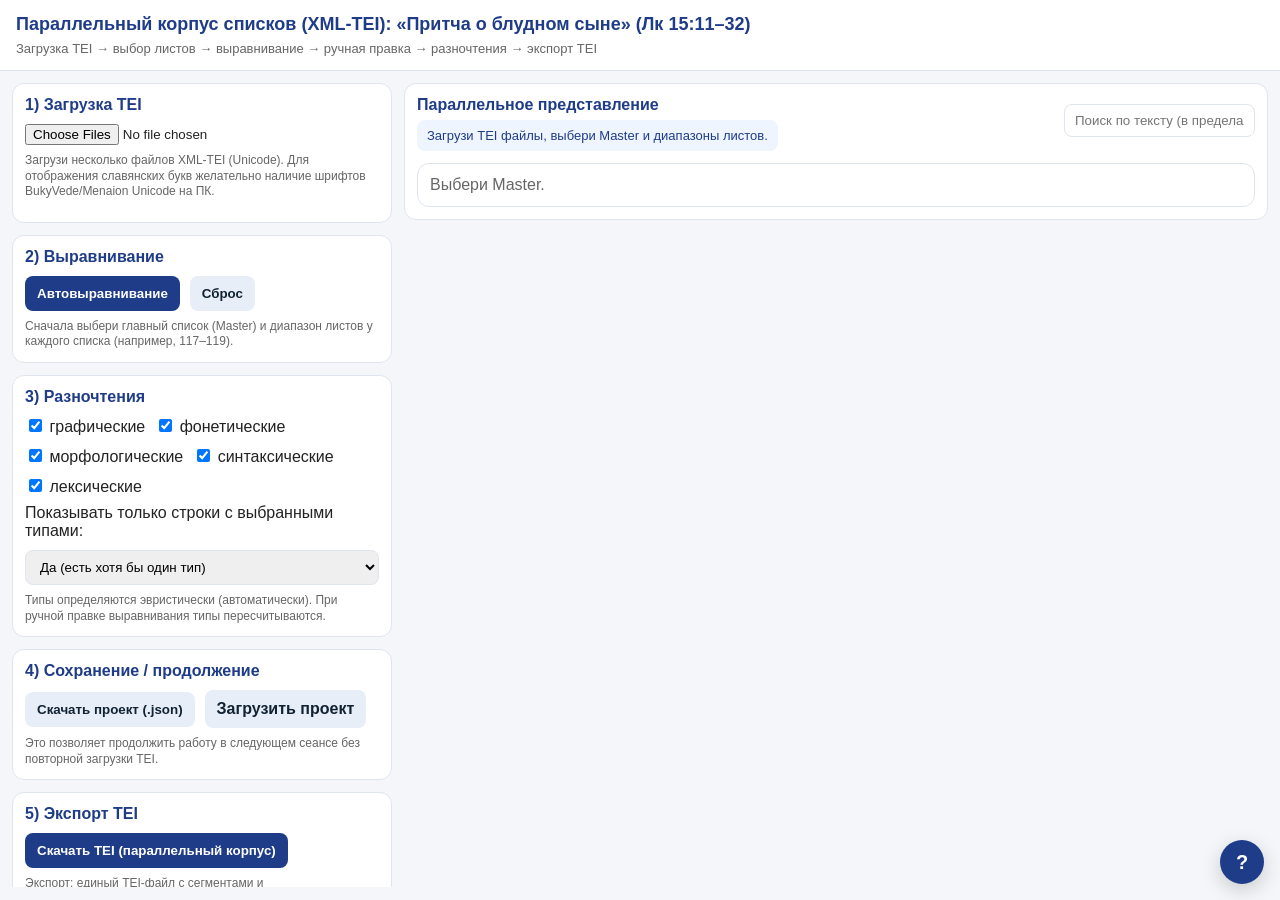
==== src/index.html @ c2e3bcc2 "Initial commit: parallel TEI corpus viewer" ====
<!doctype html>
<html lang="ru">
<head>
  <meta charset="utf-8" />
  <meta name="viewport" content="width=device-width,initial-scale=1" />
  <title>Параллельный корпус списков: Притча о блудном сыне (Лк 15:11–32)</title>
  <link rel="stylesheet" href="./css/style.css" />
</head>
<body>
  <header class="topbar">
    <div class="topbar__title">
      Параллельный корпус списков (XML‑TEI): «Притча о блудном сыне» (Лк 15:11–32)
    </div>
    <div class="topbar__subtitle">
      Загрузка TEI → выбор листов → выравнивание → ручная правка → разночтения → экспорт TEI
    </div>
  </header>

  <div class="layout">
    <aside class="sidebar">
      <section class="card">
        <h2>1) Загрузка TEI</h2>

        <div class="row">
          <input id="fileInput" type="file" accept=".xml,.tei,.txt" multiple />
        </div>

        <div class="hint">
          Загрузи несколько файлов XML‑TEI (Unicode). Для отображения славянских букв желательно наличие шрифтов BukyVede/Menaion Unicode на ПК.
        </div>

        <div id="witnessList" class="witnessList"></div>
      </section>

      <section class="card">
        <h2>2) Выравнивание</h2>

        <div class="row">
          <button id="btnAlign" class="btn btn--primary" disabled>Автовыравнивание</button>
          <button id="btnClear" class="btn" disabled>Сброс</button>
        </div>

        <div class="hint">
          Сначала выбери главный список (Master) и диапазон листов у каждого списка (например, 117–119).
        </div>
      </section>

      <section class="card">
        <h2>3) Разночтения</h2>

        <div class="row">
          <label class="label"><input type="checkbox" class="typeFilter" value="graphic" checked> графические</label>
          <label class="label"><input type="checkbox" class="typeFilter" value="phonetic" checked> фонетические</label>
          <label class="label"><input type="checkbox" class="typeFilter" value="morph" checked> морфологические</label>
          <label class="label"><input type="checkbox" class="typeFilter" value="syntax" checked> синтаксические</label>
          <label class="label"><input type="checkbox" class="typeFilter" value="lexical" checked> лексические</label>
        </div>

        <div class="row">
          <label class="label">Показывать только строки с выбранными типами:</label>
          <select id="variantMode" class="input">
            <option value="any" selected>Да (есть хотя бы один тип)</option>
            <option value="all">Только если все типы входят в выбранные</option>
            <option value="off">Не фильтровать по типам</option>
          </select>
        </div>

        <div class="hint">
          Типы определяются эвристически (автоматически). При ручной правке выравнивания типы пересчитываются.
        </div>
      </section>

      <section class="card">
        <h2>4) Сохранение / продолжение</h2>

        <div class="row">
          <button id="btnSaveProject" class="btn" disabled>Скачать проект (.json)</button>
          <label class="btn btn--file" title="Загрузить проект JSON">
            Загрузить проект
            <input id="projectInput" type="file" accept=".json" hidden />
          </label>
        </div>

        <div class="hint">
          Это позволяет продолжить работу в следующем сеансе без повторной загрузки TEI.
        </div>
      </section>

      <section class="card">
        <h2>5) Экспорт TEI</h2>

        <div class="row">
          <button id="btnExportTEI" class="btn btn--primary" disabled>Скачать TEI (параллельный корпус)</button>
        </div>

        <div class="hint">
          Экспорт: единый TEI-файл с сегментами и <code>standOff/linkGrp</code> выравнивания.
        </div>
      </section>
    </aside>

    <main class="main">
      <section class="card">
        <div class="mainHeader">
          <div>
            <h2 style="margin:0;">Параллельное представление</h2>
            <div id="status" class="status">Загрузи TEI файлы, выбери Master и диапазоны листов.</div>
          </div>
          <div class="row">
            <input id="searchBox" class="input" placeholder="Поиск по тексту (в пределах master)..." />
          </div>
        </div>

        <div id="tableWrap" class="tableWrap"></div>
      </section>
    </main>
  </div>

  <!-- Кнопка помощи -->
  <button id="helpBtn" class="helpBtn" title="Справка">?</button>

  <!-- Модалка помощи -->
  <div id="helpModal" class="modal hidden" aria-hidden="true">
    <div class="modal__backdrop" id="helpCloseBackdrop"></div>
    <div class="modal__body">
      <div class="modal__header">
        <div class="modal__title">Краткая справка</div>
        <button id="helpCloseX" class="modal__close">×</button>
      </div>
      <div class="modal__content">
        <ol class="helpList">
          <li><b>Загрузка:</b> нажми «Загрузка TEI» → выбери несколько XML‑TEI файлов.</li>
          <li><b>Master:</b> у одного списка отметь «Master».</li>
          <li><b>Листы:</b> у каждого списка укажи диапазон (например, 117–119). Это фильтрует сегменты по <code>&lt;pb&gt;</code>.</li>
          <li><b>Автовыравнивание:</b> нажми «Автовыравнивание».</li>
          <li><b>Ручная правка:</b> в таблице у каждой ячейки есть кнопки <b>▲/▼</b> для сдвига выравнивания по строкам.</li>
          <li><b>Разночтения:</b> включай/выключай типы и режим фильтрации слева.</li>
          <li><b>Сохранить/продолжить:</b> «Скачать проект (.json)», потом «Загрузить проект».</li>
          <li><b>Экспорт TEI:</b> «Скачать TEI» — единый файл с параллельным корпусом.</li>
        </ol>
        <div class="hint">
          Если таблица большая — используй поиск по master (вверху справа).
        </div>
      </div>
    </div>
  </div>

  <script type="module" src="./js/app.js"></script>
</body>
</html>
---- src/css/style.css ----
:root{
  --bg:#f4f6f9;
  --card:#fff;
  --border:#dfe5ee;
  --text:#222;
  --muted:#666;
  --primary:#1f3c88;
  --primary2:#16306d;
  --danger:#b00020;
  --mono: ui-monospace, SFMono-Regular, Menlo, Monaco, Consolas, "Liberation Mono", "Courier New", monospace;
  --slav: "Menaion Unicode","BukyVede","Ponomar Unicode","Times New Roman",serif;
}

*{ box-sizing:border-box; }
body{
  margin:0;
  font-family:Arial, sans-serif;
  background:var(--bg);
  color:var(--text);
}

.topbar{
  background:var(--card);
  border-bottom:1px solid var(--border);
  padding:14px 16px;
}
.topbar__title{
  font-weight:700;
  color:var(--primary);
  font-size:18px;
}
.topbar__subtitle{
  margin-top:6px;
  font-size:13px;
  color:var(--muted);
}

.layout{
  display:grid;
  grid-template-columns:380px 1fr;
  gap:12px;
  padding:12px;
}

.sidebar{
  height:calc(100vh - 96px);
  overflow:auto;
}

.main{
  height:calc(100vh - 96px);
  overflow:auto;
}

.card{
  background:var(--card);
  border:1px solid var(--border);
  border-radius:12px;
  padding:12px;
  margin-bottom:12px;
}

h2{
  margin:0 0 10px 0;
  font-size:16px;
  color:var(--primary);
}

.row{
  display:flex;
  gap:10px;
  align-items:center;
  flex-wrap:wrap;
  margin-top:8px;
}

.input{
  width:100%;
  padding:8px 10px;
  border:1px solid var(--border);
  border-radius:8px;
  outline:none;
}

.btn{
  border:none;
  background:#e8eef8;
  color:#123;
  padding:10px 12px;
  border-radius:8px;
  cursor:pointer;
  font-weight:700;
}
.btn:hover{ background:#dfe8f7; }

.btn--primary{
  background:var(--primary);
  color:#fff;
}
.btn--primary:hover{ background:var(--primary2); }

.btn--file{
  position:relative;
  overflow:hidden;
}

.hint{
  margin-top:8px;
  font-size:12px;
  color:var(--muted);
  line-height:1.3;
}

.status{
  margin-top:6px;
  padding:8px 10px;
  border-radius:8px;
  background:#eef5ff;
  color:var(--primary);
  font-size:13px;
}

.witnessList{
  margin-top:10px;
  display:grid;
  gap:10px;
}

.witness{
  border:1px solid #eef2f8;
  background:#fafbfe;
  border-radius:10px;
  padding:10px;
}
.witness__title{
  font-weight:700;
  margin-bottom:6px;
}
.witness__meta{
  display:flex;
  gap:8px;
  flex-wrap:wrap;
  align-items:center;
}
.smallInput{
  width:90px;
  padding:6px 8px;
  border:1px solid var(--border);
  border-radius:8px;
}
.tag{
  font-size:12px;
  color:var(--muted);
}
.orderBtns{
  margin-left:auto;
  display:flex;
  gap:6px;
}
.orderBtns button{
  padding:6px 8px;
  border-radius:8px;
  border:1px solid var(--border);
  background:#fff;
  cursor:pointer;
}
.orderBtns button:hover{ background:#f2f6ff; }

.mainHeader{
  display:flex;
  gap:14px;
  align-items:flex-start;
  justify-content:space-between;
  flex-wrap:wrap;
}

.tableWrap{
  margin-top:12px;
  border:1px solid var(--border);
  border-radius:12px;
  overflow:auto;
  background:#fff;
}

.table{
  width:100%;
  border-collapse:collapse;
  min-width:1000px;
}

.table th, .table td{
  border-bottom:1px solid #eef2f8;
  vertical-align:top;
  padding:10px;
}

.table th{
  position:sticky;
  top:0;
  background:#f8f9fb;
  z-index:2;
  text-align:left;
  font-size:13px;
  color:#123;
}

.cellText{
  font-family:var(--slav);
  white-space:pre-wrap;
  line-height:1.35;
  font-size:14px;
}

.cellTools{
  margin-top:8px;
  display:flex;
  gap:6px;
  align-items:center;
}

.shiftBtn{
  padding:4px 8px;
  border-radius:8px;
  border:1px solid var(--border);
  background:#fff;
  cursor:pointer;
}
.shiftBtn:hover{ background:#f2f6ff; }

.badgeRow{
  margin-top:6px;
  display:flex;
  gap:6px;
  flex-wrap:wrap;
}
.badge{
  font-size:11px;
  padding:2px 6px;
  border-radius:999px;
  border:1px solid var(--border);
  background:#fff;
  color:#234;
}

.diffIns{ background:#e7f7ea; }
.diffDel{ background:#fde8e8; text-decoration:line-through; }

.helpBtn{
  position:fixed;
  right:16px;
  bottom:16px;
  width:44px;
  height:44px;
  border-radius:50%;
  border:none;
  background:var(--primary);
  color:#fff;
  font-weight:900;
  font-size:20px;
  cursor:pointer;
  box-shadow:0 6px 20px rgba(0,0,0,.18);
}
.helpBtn:hover{ background:var(--primary2); }

.modal.hidden{ display:none; }
.modal{
  position:fixed;
  inset:0;
  z-index:9999;
}
.modal__backdrop{
  position:absolute;
  inset:0;
  background:rgba(0,0,0,.35);
}
.modal__body{
  position:relative;
  width:min(720px, 92vw);
  margin:8vh auto;
  background:#fff;
  border-radius:14px;
  border:1px solid var(--border);
  overflow:hidden;
}
.modal__header{
  display:flex;
  justify-content:space-between;
  align-items:center;
  padding:12px 14px;
  background:#f8f9fb;
  border-bottom:1px solid var(--border);
}
.modal__title{
  font-weight:800;
  color:var(--primary);
}
.modal__close{
  border:none;
  background:transparent;
  font-size:26px;
  cursor:pointer;
  line-height:1;
}
.modal__content{
  padding:14px;
}
.helpList{
  margin:0;
  padding-left:18px;
  color:#333;
  line-height:1.35;
}
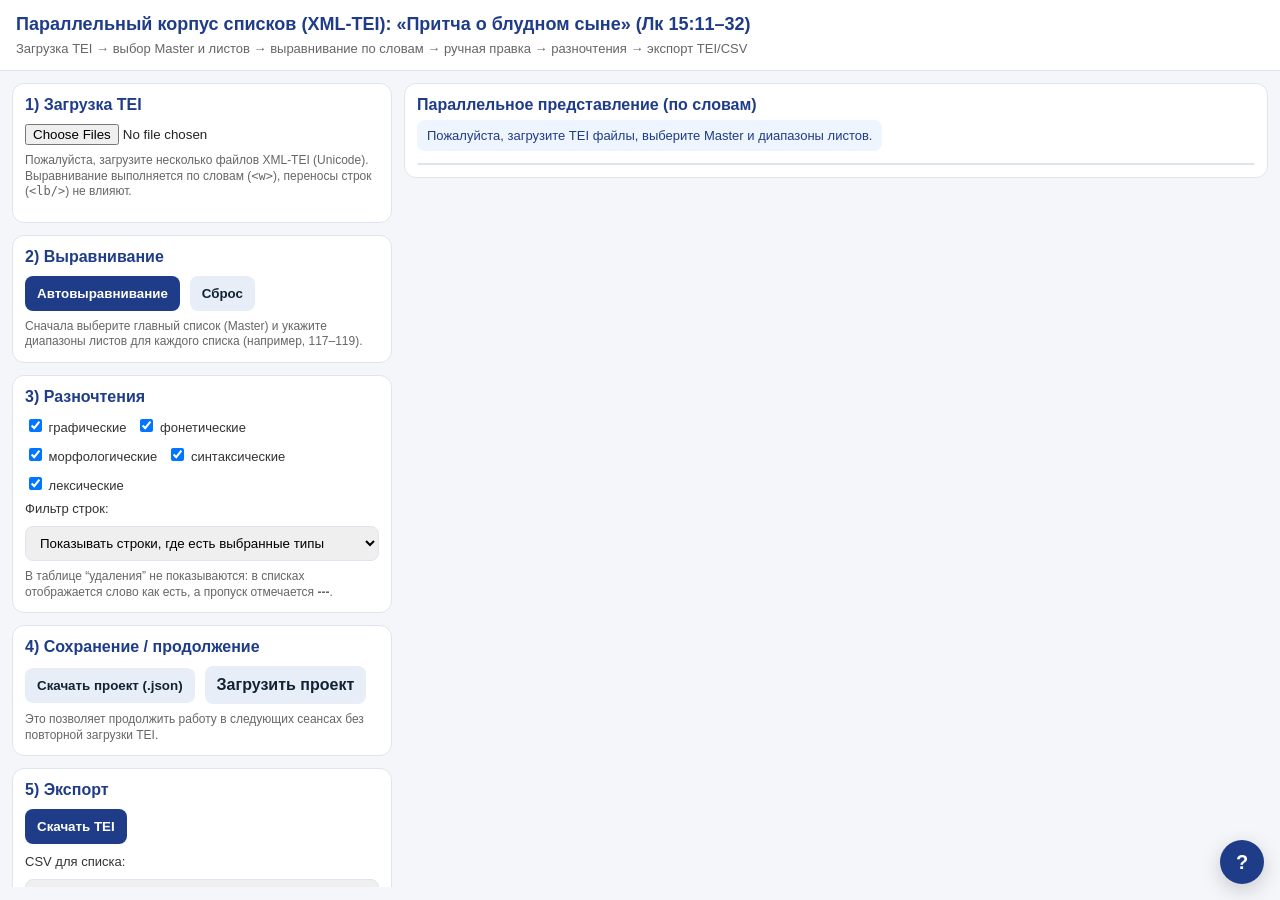
==== commit 4b059c4d: "Update word-level alignment version" ====
--- a/src/index.html
+++ b/src/index.html
@@ -12,36 +12,32 @@
       Параллельный корпус списков (XML‑TEI): «Притча о блудном сыне» (Лк 15:11–32)
     </div>
     <div class="topbar__subtitle">
-      Загрузка TEI → выбор листов → выравнивание → ручная правка → разночтения → экспорт TEI
+      Загрузка TEI → выбор Master и листов → выравнивание по словам → ручная правка → разночтения → экспорт TEI/CSV
     </div>
   </header>
 
   <div class="layout">
     <aside class="sidebar">
+
       <section class="card">
         <h2>1) Загрузка TEI</h2>
-
         <div class="row">
           <input id="fileInput" type="file" accept=".xml,.tei,.txt" multiple />
         </div>
-
         <div class="hint">
-          Загрузи несколько файлов XML‑TEI (Unicode). Для отображения славянских букв желательно наличие шрифтов BukyVede/Menaion Unicode на ПК.
+          Пожалуйста, загрузите несколько файлов XML‑TEI (Unicode). Выравнивание выполняется по словам (<code>&lt;w&gt;</code>), переносы строк (<code>&lt;lb/&gt;</code>) не влияют.
         </div>
-
         <div id="witnessList" class="witnessList"></div>
       </section>
 
       <section class="card">
         <h2>2) Выравнивание</h2>
-
         <div class="row">
           <button id="btnAlign" class="btn btn--primary" disabled>Автовыравнивание</button>
           <button id="btnClear" class="btn" disabled>Сброс</button>
         </div>
-
         <div class="hint">
-          Сначала выбери главный список (Master) и диапазон листов у каждого списка (например, 117–119).
+          Сначала выберите главный список (Master) и укажите диапазоны листов для каждого списка (например, 117–119).
         </div>
       </section>
 
@@ -57,22 +53,20 @@
         </div>
 
         <div class="row">
-          <label class="label">Показывать только строки с выбранными типами:</label>
+          <label class="label">Фильтр строк:</label>
           <select id="variantMode" class="input">
-            <option value="any" selected>Да (есть хотя бы один тип)</option>
-            <option value="all">Только если все типы входят в выбранные</option>
+            <option value="any" selected>Показывать строки, где есть выбранные типы</option>
             <option value="off">Не фильтровать по типам</option>
           </select>
         </div>
 
         <div class="hint">
-          Типы определяются эвристически (автоматически). При ручной правке выравнивания типы пересчитываются.
+          В таблице “удаления” не показываются: в списках отображается слово как есть, а пропуск отмечается <b>---</b>.
         </div>
       </section>
 
       <section class="card">
         <h2>4) Сохранение / продолжение</h2>
-
         <div class="row">
           <button id="btnSaveProject" class="btn" disabled>Скачать проект (.json)</button>
           <label class="btn btn--file" title="Загрузить проект JSON">
@@ -80,34 +74,36 @@
             <input id="projectInput" type="file" accept=".json" hidden />
           </label>
         </div>
-
         <div class="hint">
-          Это позволяет продолжить работу в следующем сеансе без повторной загрузки TEI.
+          Это позволяет продолжить работу в следующих сеансах без повторной загрузки TEI.
         </div>
       </section>
 
       <section class="card">
-        <h2>5) Экспорт TEI</h2>
+        <h2>5) Экспорт</h2>
+        <div class="row">
+          <button id="btnExportTEI" class="btn btn--primary" disabled>Скачать TEI</button>
+        </div>
 
-        <div class="row">
-          <button id="btnExportTEI" class="btn btn--primary" disabled>Скачать TEI (параллельный корпус)</button>
+        <div class="row" style="margin-top:10px;">
+          <label class="label" for="csvWitnessSelect">CSV для списка:</label>
+          <select id="csvWitnessSelect" class="input"></select>
+          <button id="btnExportCSV" class="btn btn--primary" disabled>Скачать CSV</button>
         </div>
 
         <div class="hint">
-          Экспорт: единый TEI-файл с сегментами и <code>standOff/linkGrp</code> выравнивания.
+          CSV формируется “как у одногруппника”: <b>ID</b> (из Master), <b>Эталон</b>, <b>Лемма</b>, <b>Слово</b> (или <b>---</b>), <b>Тип</b>.
         </div>
       </section>
+
     </aside>
 
     <main class="main">
       <section class="card">
         <div class="mainHeader">
           <div>
-            <h2 style="margin:0;">Параллельное представление</h2>
-            <div id="status" class="status">Загрузи TEI файлы, выбери Master и диапазоны листов.</div>
-          </div>
-          <div class="row">
-            <input id="searchBox" class="input" placeholder="Поиск по тексту (в пределах master)..." />
+            <h2 style="margin:0;">Параллельное представление (по словам)</h2>
+            <div id="status" class="status">Пожалуйста, загрузите TEI файлы, выберите Master и диапазоны листов.</div>
           </div>
         </div>
 
@@ -116,10 +112,8 @@
     </main>
   </div>
 
-  <!-- Кнопка помощи -->
   <button id="helpBtn" class="helpBtn" title="Справка">?</button>
 
-  <!-- Модалка помощи -->
   <div id="helpModal" class="modal hidden" aria-hidden="true">
     <div class="modal__backdrop" id="helpCloseBackdrop"></div>
     <div class="modal__body">
@@ -129,18 +123,14 @@
       </div>
       <div class="modal__content">
         <ol class="helpList">
-          <li><b>Загрузка:</b> нажми «Загрузка TEI» → выбери несколько XML‑TEI файлов.</li>
-          <li><b>Master:</b> у одного списка отметь «Master».</li>
-          <li><b>Листы:</b> у каждого списка укажи диапазон (например, 117–119). Это фильтрует сегменты по <code>&lt;pb&gt;</code>.</li>
-          <li><b>Автовыравнивание:</b> нажми «Автовыравнивание».</li>
-          <li><b>Ручная правка:</b> в таблице у каждой ячейки есть кнопки <b>▲/▼</b> для сдвига выравнивания по строкам.</li>
-          <li><b>Разночтения:</b> включай/выключай типы и режим фильтрации слева.</li>
-          <li><b>Сохранить/продолжить:</b> «Скачать проект (.json)», потом «Загрузить проект».</li>
-          <li><b>Экспорт TEI:</b> «Скачать TEI» — единый файл с параллельным корпусом.</li>
+          <li><b>Загрузка:</b> выберите несколько XML‑TEI файлов.</li>
+          <li><b>Master:</b> отметьте один список как «Master».</li>
+          <li><b>Листы:</b> для каждого списка укажите диапазон листов (например, 117–119).</li>
+          <li><b>Автовыравнивание:</b> нажмите «Автовыравнивание» (выравнивание выполняется по словам <code>&lt;w&gt;</code>).</li>
+          <li><b>Ручная правка:</b> кнопки <b>◀/▶</b> сдвигают соответствие на 1 слово в выбранном списке.</li>
+          <li><b>CSV:</b> выберите список и скачайте CSV в формате “как у одногруппника”.</li>
+          <li><b>Экспорт TEI:</b> скачайте TEI с <code>standOff/linkGrp</code>.</li>
         </ol>
-        <div class="hint">
-          Если таблица большая — используй поиск по master (вверху справа).
-        </div>
       </div>
     </div>
   </div>
--- a/src/css/style.css
+++ b/src/css/style.css
@@ -6,73 +6,24 @@
   --muted:#666;
   --primary:#1f3c88;
   --primary2:#16306d;
-  --danger:#b00020;
-  --mono: ui-monospace, SFMono-Regular, Menlo, Monaco, Consolas, "Liberation Mono", "Courier New", monospace;
   --slav: "Menaion Unicode","BukyVede","Ponomar Unicode","Times New Roman",serif;
 }
 
 *{ box-sizing:border-box; }
-body{
-  margin:0;
-  font-family:Arial, sans-serif;
-  background:var(--bg);
-  color:var(--text);
-}
-
-.topbar{
-  background:var(--card);
-  border-bottom:1px solid var(--border);
-  padding:14px 16px;
-}
-.topbar__title{
-  font-weight:700;
-  color:var(--primary);
-  font-size:18px;
-}
-.topbar__subtitle{
-  margin-top:6px;
-  font-size:13px;
-  color:var(--muted);
-}
-
-.layout{
-  display:grid;
-  grid-template-columns:380px 1fr;
-  gap:12px;
-  padding:12px;
-}
-
-.sidebar{
-  height:calc(100vh - 96px);
-  overflow:auto;
-}
-
-.main{
-  height:calc(100vh - 96px);
-  overflow:auto;
-}
-
-.card{
-  background:var(--card);
-  border:1px solid var(--border);
-  border-radius:12px;
-  padding:12px;
-  margin-bottom:12px;
-}
-
-h2{
-  margin:0 0 10px 0;
-  font-size:16px;
-  color:var(--primary);
-}
-
-.row{
-  display:flex;
-  gap:10px;
-  align-items:center;
-  flex-wrap:wrap;
-  margin-top:8px;
-}
+body{ margin:0; font-family:Arial, sans-serif; background:var(--bg); color:var(--text); }
+
+.topbar{ background:var(--card); border-bottom:1px solid var(--border); padding:14px 16px; }
+.topbar__title{ font-weight:700; color:var(--primary); font-size:18px; }
+.topbar__subtitle{ margin-top:6px; font-size:13px; color:var(--muted); }
+
+.layout{ display:grid; grid-template-columns:380px 1fr; gap:12px; padding:12px; }
+.sidebar{ height:calc(100vh - 96px); overflow:auto; }
+.main{ height:calc(100vh - 96px); overflow:auto; }
+
+.card{ background:var(--card); border:1px solid var(--border); border-radius:12px; padding:12px; margin-bottom:12px; }
+h2{ margin:0 0 10px 0; font-size:16px; color:var(--primary); }
+
+.row{ display:flex; gap:10px; align-items:center; flex-wrap:wrap; margin-top:8px; }
 
 .input{
   width:100%;
@@ -81,6 +32,8 @@
   border-radius:8px;
   outline:none;
 }
+
+.label{ font-size:13px; color:#333; }
 
 .btn{
   border:none;
@@ -93,23 +46,12 @@
 }
 .btn:hover{ background:#dfe8f7; }
 
-.btn--primary{
-  background:var(--primary);
-  color:#fff;
-}
+.btn--primary{ background:var(--primary); color:#fff; }
 .btn--primary:hover{ background:var(--primary2); }
 
-.btn--file{
-  position:relative;
-  overflow:hidden;
-}
-
-.hint{
-  margin-top:8px;
-  font-size:12px;
-  color:var(--muted);
-  line-height:1.3;
-}
+.btn--file{ position:relative; overflow:hidden; }
+
+.hint{ margin-top:8px; font-size:12px; color:var(--muted); line-height:1.3; }
 
 .status{
   margin-top:6px;
@@ -120,43 +62,21 @@
   font-size:13px;
 }
 
-.witnessList{
-  margin-top:10px;
-  display:grid;
-  gap:10px;
-}
-
-.witness{
-  border:1px solid #eef2f8;
-  background:#fafbfe;
-  border-radius:10px;
-  padding:10px;
-}
-.witness__title{
-  font-weight:700;
-  margin-bottom:6px;
-}
-.witness__meta{
-  display:flex;
-  gap:8px;
-  flex-wrap:wrap;
-  align-items:center;
-}
+.witnessList{ margin-top:10px; display:grid; gap:10px; }
+.witness{ border:1px solid #eef2f8; background:#fafbfe; border-radius:10px; padding:10px; }
+.witness__title{ font-weight:700; margin-bottom:6px; }
+.witness__meta{ display:flex; gap:8px; flex-wrap:wrap; align-items:center; }
+
 .smallInput{
   width:90px;
   padding:6px 8px;
   border:1px solid var(--border);
   border-radius:8px;
 }
-.tag{
-  font-size:12px;
-  color:var(--muted);
-}
-.orderBtns{
-  margin-left:auto;
-  display:flex;
-  gap:6px;
-}
+
+.tag{ font-size:12px; color:var(--muted); }
+
+.orderBtns{ margin-left:auto; display:flex; gap:6px; }
 .orderBtns button{
   padding:6px 8px;
   border-radius:8px;
@@ -166,13 +86,7 @@
 }
 .orderBtns button:hover{ background:#f2f6ff; }
 
-.mainHeader{
-  display:flex;
-  gap:14px;
-  align-items:flex-start;
-  justify-content:space-between;
-  flex-wrap:wrap;
-}
+.mainHeader{ display:flex; gap:14px; align-items:flex-start; justify-content:space-between; flex-wrap:wrap; }
 
 .tableWrap{
   margin-top:12px;
@@ -185,7 +99,7 @@
 .table{
   width:100%;
   border-collapse:collapse;
-  min-width:1000px;
+  min-width:1100px;
 }
 
 .table th, .table td{
@@ -224,6 +138,7 @@
   border:1px solid var(--border);
   background:#fff;
   cursor:pointer;
+  font-size:12px;
 }
 .shiftBtn:hover{ background:#f2f6ff; }
 
@@ -242,8 +157,11 @@
   color:#234;
 }
 
-.diffIns{ background:#e7f7ea; }
-.diffDel{ background:#fde8e8; text-decoration:line-through; }
+/* подсветка отличий (зелёный фон) */
+.diffAlt{ background:#e7f7ea; }
+
+/* пустая ячейка (пропуск) */
+.emptyWord{ color:#999; font-style:italic; }
 
 .helpBtn{
   position:fixed;
@@ -263,16 +181,8 @@
 .helpBtn:hover{ background:var(--primary2); }
 
 .modal.hidden{ display:none; }
-.modal{
-  position:fixed;
-  inset:0;
-  z-index:9999;
-}
-.modal__backdrop{
-  position:absolute;
-  inset:0;
-  background:rgba(0,0,0,.35);
-}
+.modal{ position:fixed; inset:0; z-index:9999; }
+.modal__backdrop{ position:absolute; inset:0; background:rgba(0,0,0,.35); }
 .modal__body{
   position:relative;
   width:min(720px, 92vw);
@@ -290,23 +200,7 @@
   background:#f8f9fb;
   border-bottom:1px solid var(--border);
 }
-.modal__title{
-  font-weight:800;
-  color:var(--primary);
-}
-.modal__close{
-  border:none;
-  background:transparent;
-  font-size:26px;
-  cursor:pointer;
-  line-height:1;
-}
-.modal__content{
-  padding:14px;
-}
-.helpList{
-  margin:0;
-  padding-left:18px;
-  color:#333;
-  line-height:1.35;
-}+.modal__title{ font-weight:800; color:var(--primary); }
+.modal__close{ border:none; background:transparent; font-size:26px; cursor:pointer; line-height:1; }
+.modal__content{ padding:14px; }
+.helpList{ margin:0; padding-left:18px; color:#333; line-height:1.35; }
